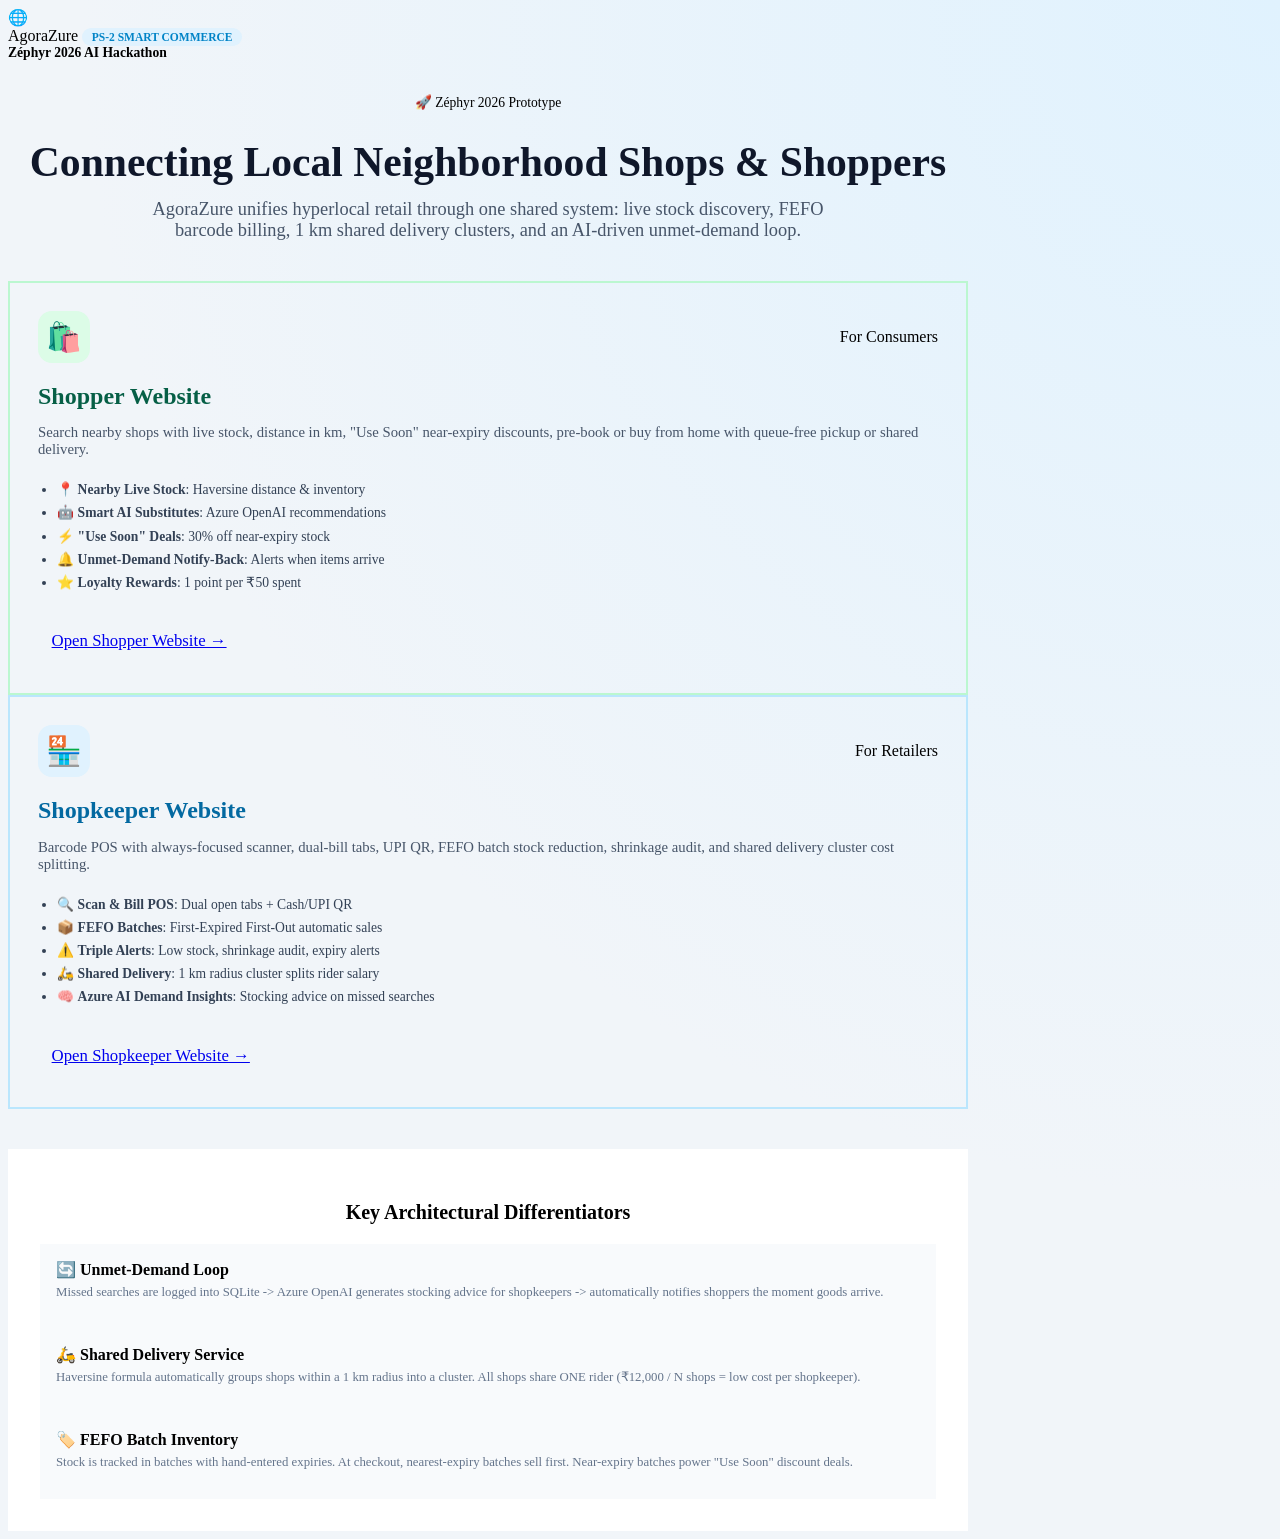
==== public/index.html @ 23691b8e "Configure public directory and Vercel routing for production" ====
<!DOCTYPE html>
<html lang="en">
<head>
  <meta charset="UTF-8">
  <meta name="viewport" content="width=device-width, initial-scale=1.0">
  <title>AgoraZure - Smart Commerce Platform (Zéphyr 2026 AI Hackathon PS-2)</title>
  <link rel="preconnect" href="https://fonts.googleapis.com">
  <link rel="preconnect" href="https://fonts.gstatic.com" crossorigin>
  <link href="https://fonts.googleapis.com/css2?family=Inter:wght@400;500;600;700;800&family=Outfit:wght@600;700;800&display=swap" rel="stylesheet">
  <link rel="stylesheet" href="/static/css/style.css">
</head>
<body style="background: radial-gradient(circle at top right, #e0f2fe, #f1f5f9 60%);">

  <header class="app-header">
    <div class="header-container">
      <div class="logo-area">
        <div class="logo-icon">🌐</div>
        <span>AgoraZure <span style="font-size: 0.72rem; font-weight: 600; color: #0284c7; padding: 0.2rem 0.6rem; background: #e0f2fe; border-radius: 9999px;">PS-2 SMART COMMERCE</span></span>
      </div>
      <div style="font-size: 0.85rem; color: var(--text-muted); font-weight: 600;">
        Zéphyr 2026 AI Hackathon
      </div>
    </div>
  </header>

  <main class="main-content" style="max-width: 960px; padding-top: 2rem;">

    <!-- Hero Section -->
    <div style="text-align: center; margin-bottom: 2.5rem;">
      <span class="badge badge-primary" style="font-size: 0.85rem; padding: 0.35rem 0.85rem; margin-bottom: 1rem;">
        🚀 Zéphyr 2026 Prototype
      </span>
      <h1 style="font-size: 2.6rem; line-height: 1.15; margin-bottom: 0.75rem; color: #0f172a;">
        Connecting Local Neighborhood Shops & Shoppers
      </h1>
      <p style="font-size: 1.15rem; color: #475569; max-width: 680px; margin: 0 auto;">
        AgoraZure unifies hyperlocal retail through one shared system: live stock discovery, FEFO barcode billing, 1 km shared delivery clusters, and an AI-driven unmet-demand loop.
      </p>
    </div>

    <!-- Dual Website Launch Cards -->
    <div class="grid grid-cols-2" style="margin-bottom: 2.5rem; gap: 1.5rem;">
      
      <!-- Shopper Website Card -->
      <div class="card" style="border: 2px solid #bbf7d0; display: flex; flex-direction: column; justify-content: space-between; padding: 1.75rem; transition: transform 0.2s, box-shadow 0.2s;" onmouseover="this.style.transform='translateY(-4px)'" onmouseout="this.style.transform='none'">
        <div>
          <div style="display: flex; justify-content: space-between; align-items: center; margin-bottom: 1rem;">
            <div style="width: 52px; height: 52px; background: #dcfce7; border-radius: 14px; display: flex; align-items: center; justify-content: center; font-size: 1.8rem;">
              🛍️
            </div>
            <span class="badge badge-success">For Consumers</span>
          </div>

          <h2 style="font-size: 1.5rem; margin-bottom: 0.5rem; color: #065f46;">Shopper Website</h2>
          <p style="font-size: 0.92rem; color: #475569; margin-bottom: 1.25rem;">
            Search nearby shops with live stock, distance in km, "Use Soon" near-expiry discounts, pre-book or buy from home with queue-free pickup or shared delivery.
          </p>

          <ul style="font-size: 0.85rem; color: #334155; margin-bottom: 1.5rem; padding-left: 1.2rem; line-height: 1.7;">
            <li>📍 <strong>Nearby Live Stock</strong>: Haversine distance & inventory</li>
            <li>🤖 <strong>Smart AI Substitutes</strong>: Azure OpenAI recommendations</li>
            <li>⚡ <strong>"Use Soon" Deals</strong>: 30% off near-expiry stock</li>
            <li>🔔 <strong>Unmet-Demand Notify-Back</strong>: Alerts when items arrive</li>
            <li>⭐ <strong>Loyalty Rewards</strong>: 1 point per ₹50 spent</li>
          </ul>
        </div>

        <a href="/shopper" class="btn btn-accent btn-block" style="padding: 0.85rem; font-size: 1.05rem;">
          Open Shopper Website &rarr;
        </a>
      </div>

      <!-- Shopkeeper Website Card -->
      <div class="card" style="border: 2px solid #bae6fd; display: flex; flex-direction: column; justify-content: space-between; padding: 1.75rem; transition: transform 0.2s, box-shadow 0.2s;" onmouseover="this.style.transform='translateY(-4px)'" onmouseout="this.style.transform='none'">
        <div>
          <div style="display: flex; justify-content: space-between; align-items: center; margin-bottom: 1rem;">
            <div style="width: 52px; height: 52px; background: #e0f2fe; border-radius: 14px; display: flex; align-items: center; justify-content: center; font-size: 1.8rem;">
              🏪
            </div>
            <span class="badge badge-primary">For Retailers</span>
          </div>

          <h2 style="font-size: 1.5rem; margin-bottom: 0.5rem; color: #0369a1;">Shopkeeper Website</h2>
          <p style="font-size: 0.92rem; color: #475569; margin-bottom: 1.25rem;">
            Barcode POS with always-focused scanner, dual-bill tabs, UPI QR, FEFO batch stock reduction, shrinkage audit, and shared delivery cluster cost splitting.
          </p>

          <ul style="font-size: 0.85rem; color: #334155; margin-bottom: 1.5rem; padding-left: 1.2rem; line-height: 1.7;">
            <li>🔍 <strong>Scan & Bill POS</strong>: Dual open tabs + Cash/UPI QR</li>
            <li>📦 <strong>FEFO Batches</strong>: First-Expired First-Out automatic sales</li>
            <li>⚠️ <strong>Triple Alerts</strong>: Low stock, shrinkage audit, expiry alerts</li>
            <li>🛵 <strong>Shared Delivery</strong>: 1 km radius cluster splits rider salary</li>
            <li>🧠 <strong>Azure AI Demand Insights</strong>: Stocking advice on missed searches</li>
          </ul>
        </div>

        <a href="/shopkeeper" class="btn btn-primary btn-block" style="padding: 0.85rem; font-size: 1.05rem;">
          Open Shopkeeper Website &rarr;
        </a>
      </div>

    </div>

    <!-- Core Differentiators Section -->
    <div class="card" style="background: #ffffff; padding: 2rem;">
      <h3 style="font-size: 1.25rem; margin-bottom: 1rem; text-align: center;">Key Architectural Differentiators</h3>
      
      <div class="grid grid-cols-3" style="gap: 1.25rem; margin-top: 1.25rem;">
        <div style="background: #f8fafc; padding: 1rem; border-radius: var(--radius-sm); border-left: 3px solid var(--primary);">
          <strong>🔄 Unmet-Demand Loop</strong>
          <p style="font-size: 0.8rem; color: #64748b; margin-top: 0.35rem;">
            Missed searches are logged into SQLite -> Azure OpenAI generates stocking advice for shopkeepers -> automatically notifies shoppers the moment goods arrive.
          </p>
        </div>

        <div style="background: #f8fafc; padding: 1rem; border-radius: var(--radius-sm); border-left: 3px solid var(--accent);">
          <strong>🛵 Shared Delivery Service</strong>
          <p style="font-size: 0.8rem; color: #64748b; margin-top: 0.35rem;">
            Haversine formula automatically groups shops within a 1 km radius into a cluster. All shops share ONE rider (₹12,000 / N shops = low cost per shopkeeper).
          </p>
        </div>

        <div style="background: #f8fafc; padding: 1rem; border-radius: var(--radius-sm); border-left: 3px solid var(--warning);">
          <strong>🏷️ FEFO Batch Inventory</strong>
          <p style="font-size: 0.8rem; color: #64748b; margin-top: 0.35rem;">
            Stock is tracked in batches with hand-entered expiries. At checkout, nearest-expiry batches sell first. Near-expiry batches power "Use Soon" discount deals.
          </p>
        </div>
      </div>
    </div>

  </main>

</body>
</html>
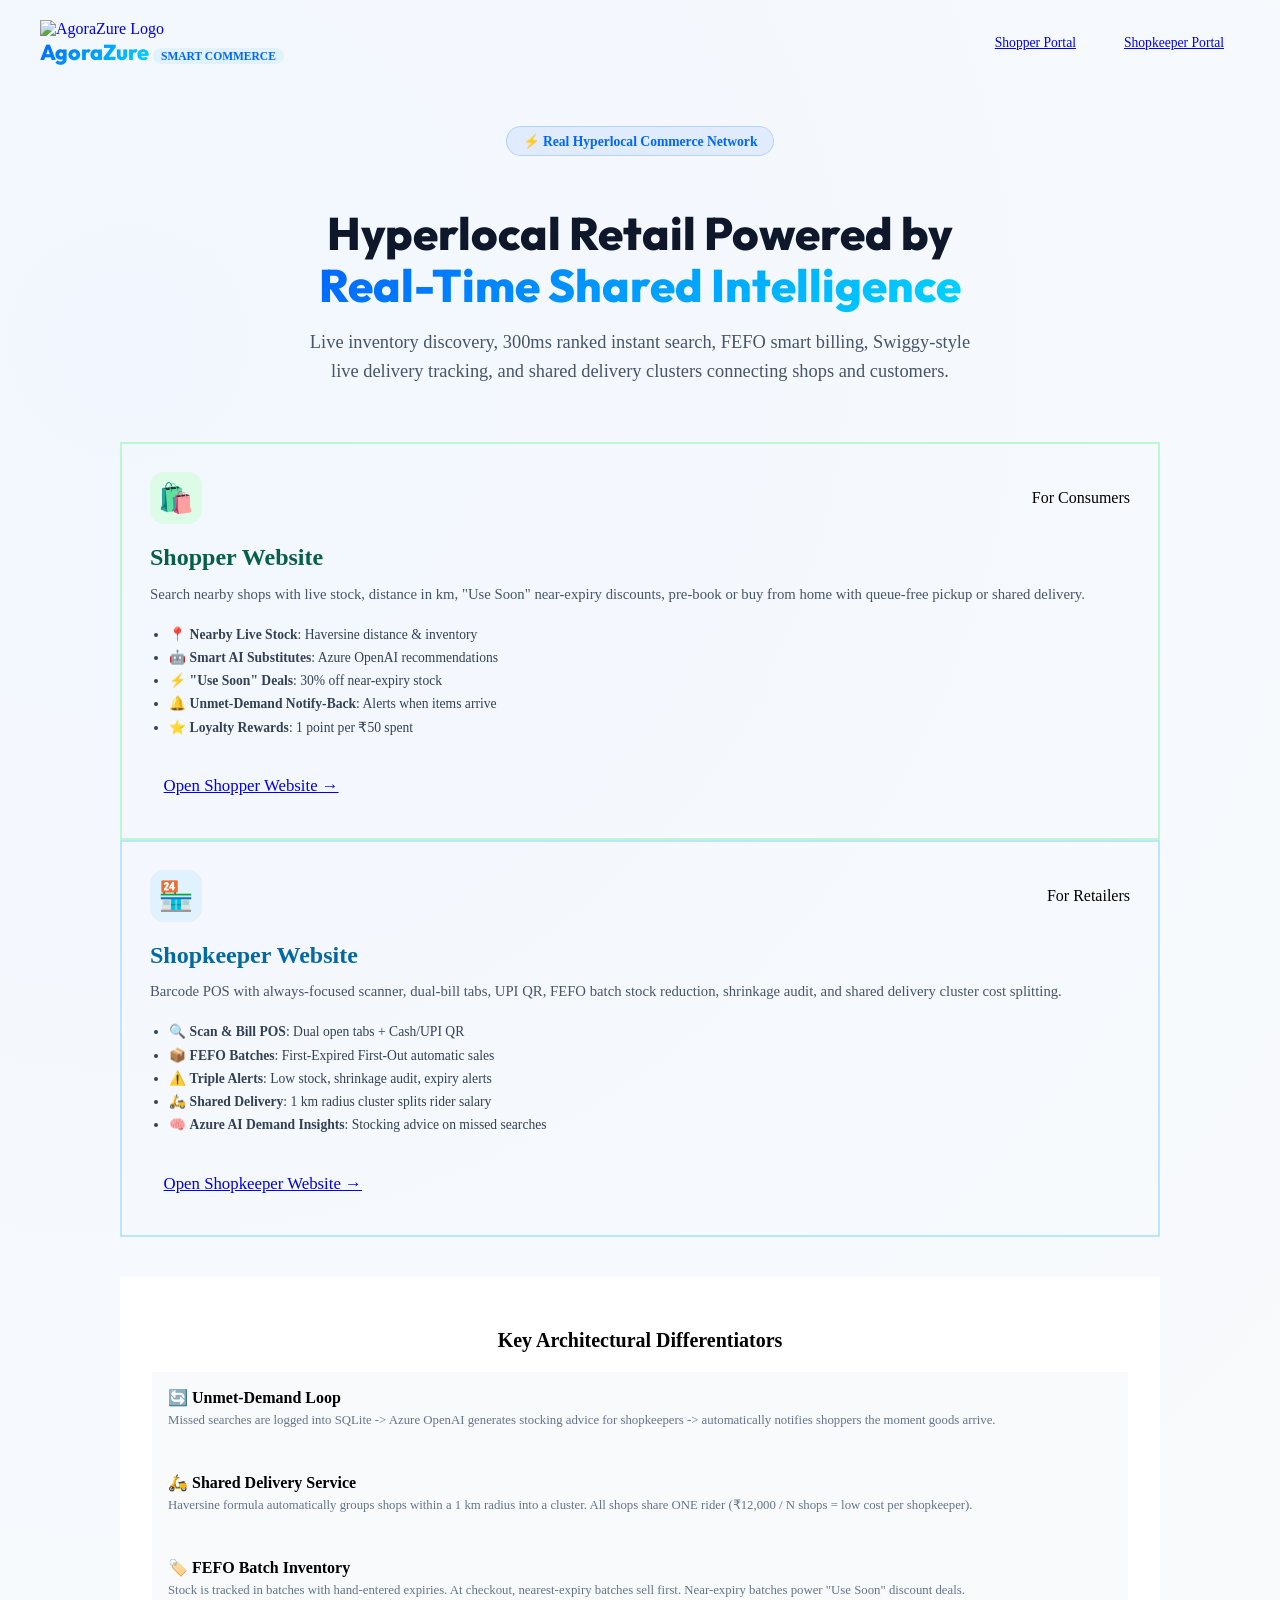
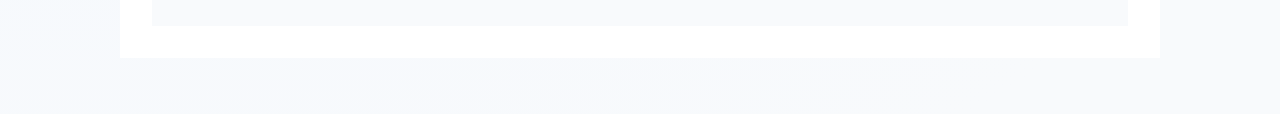
==== commit eeefd8d9: "Fix all shopper and shopkeeper bugs, integrate persistent backend, and apply modern UI redesign with" ====
--- a/public/index.html
+++ b/public/index.html
@@ -3,38 +3,43 @@
 <head>
   <meta charset="UTF-8">
   <meta name="viewport" content="width=device-width, initial-scale=1.0">
-  <title>AgoraZure - Smart Commerce Platform (Zéphyr 2026 AI Hackathon PS-2)</title>
+  <title>AgoraZure - Next-Gen Smart Commerce Platform</title>
+  <link rel="icon" type="image/png" href="/favicon.png">
   <link rel="preconnect" href="https://fonts.googleapis.com">
   <link rel="preconnect" href="https://fonts.gstatic.com" crossorigin>
-  <link href="https://fonts.googleapis.com/css2?family=Inter:wght@400;500;600;700;800&family=Outfit:wght@600;700;800&display=swap" rel="stylesheet">
+  <link href="https://fonts.googleapis.com/css2?family=Plus+Jakarta+Sans:wght@400;500;600;700;800&family=Outfit:wght@600;700;800&display=swap" rel="stylesheet">
   <link rel="stylesheet" href="/static/css/style.css">
 </head>
-<body style="background: radial-gradient(circle at top right, #e0f2fe, #f1f5f9 60%);">
+<body style="background: radial-gradient(circle at 10% 20%, rgba(0, 102, 255, 0.05) 0%, rgba(248, 250, 252, 1) 90%);">
 
   <header class="app-header">
-    <div class="header-container">
-      <div class="logo-area">
-        <div class="logo-icon">🌐</div>
-        <span>AgoraZure <span style="font-size: 0.72rem; font-weight: 600; color: #0284c7; padding: 0.2rem 0.6rem; background: #e0f2fe; border-radius: 9999px;">PS-2 SMART COMMERCE</span></span>
-      </div>
-      <div style="font-size: 0.85rem; color: var(--text-muted); font-weight: 600;">
-        Zéphyr 2026 AI Hackathon
+    <div class="header-container" style="max-width: 1200px; margin: 0 auto; display: flex; align-items: center; justify-content: space-between; padding: 0.75rem 1.5rem;">
+      <a href="/" class="logo-area" style="text-decoration: none;">
+        <img src="/images/logo.png" alt="AgoraZure Logo" class="brand-logo" style="height: 40px; width: auto; object-fit: contain;">
+        <div class="brand-title">
+          <span class="brand-name" style="font-family: 'Outfit', sans-serif; font-size: 1.35rem; font-weight: 800; background: linear-gradient(135deg, #0066FF 0%, #00D4FF 100%); -webkit-background-clip: text; -webkit-text-fill-color: transparent;">AgoraZure</span>
+          <span class="brand-subtitle" style="font-size: 0.72rem; font-weight: 700; color: #0066FF; padding: 0.15rem 0.5rem; background: #e0f2fe; border-radius: 9999px;">SMART COMMERCE</span>
+        </div>
+      </a>
+      <div style="display: flex; align-items: center; gap: 1rem;">
+        <a href="/shopper" class="btn btn-outline" style="font-size: 0.85rem; padding: 0.45rem 1rem;">Shopper Portal</a>
+        <a href="/shopkeeper" class="btn btn-primary" style="font-size: 0.85rem; padding: 0.45rem 1rem;">Shopkeeper Portal</a>
       </div>
     </div>
   </header>
 
-  <main class="main-content" style="max-width: 960px; padding-top: 2rem;">
+  <main class="main-content" style="max-width: 1040px; margin: 0 auto; padding: 3rem 1.5rem;">
 
     <!-- Hero Section -->
-    <div style="text-align: center; margin-bottom: 2.5rem;">
-      <span class="badge badge-primary" style="font-size: 0.85rem; padding: 0.35rem 0.85rem; margin-bottom: 1rem;">
-        🚀 Zéphyr 2026 Prototype
-      </span>
-      <h1 style="font-size: 2.6rem; line-height: 1.15; margin-bottom: 0.75rem; color: #0f172a;">
-        Connecting Local Neighborhood Shops & Shoppers
+    <div style="text-align: center; margin-bottom: 3.5rem;">
+      <div style="display: inline-flex; align-items: center; gap: 0.5rem; background: rgba(0, 102, 255, 0.08); border: 1px solid rgba(0, 102, 255, 0.2); padding: 0.35rem 1rem; border-radius: 9999px; margin-bottom: 1.25rem;">
+        <span style="font-size: 0.85rem; font-weight: 700; color: #0066FF;">⚡ Real Hyperlocal Commerce Network</span>
+      </div>
+      <h1 style="font-size: 2.85rem; line-height: 1.15; font-weight: 800; color: #0f172a; margin-bottom: 1rem; font-family: 'Outfit', sans-serif;">
+        Hyperlocal Retail Powered by <br><span style="background: linear-gradient(135deg, #0066FF 0%, #00D4FF 100%); -webkit-background-clip: text; -webkit-text-fill-color: transparent;">Real-Time Shared Intelligence</span>
       </h1>
-      <p style="font-size: 1.15rem; color: #475569; max-width: 680px; margin: 0 auto;">
-        AgoraZure unifies hyperlocal retail through one shared system: live stock discovery, FEFO barcode billing, 1 km shared delivery clusters, and an AI-driven unmet-demand loop.
+      <p style="font-size: 1.15rem; color: #475569; max-width: 680px; margin: 0 auto; line-height: 1.6;">
+        Live inventory discovery, 300ms ranked instant search, FEFO smart billing, Swiggy-style live delivery tracking, and shared delivery clusters connecting shops and customers.
       </p>
     </div>
 
